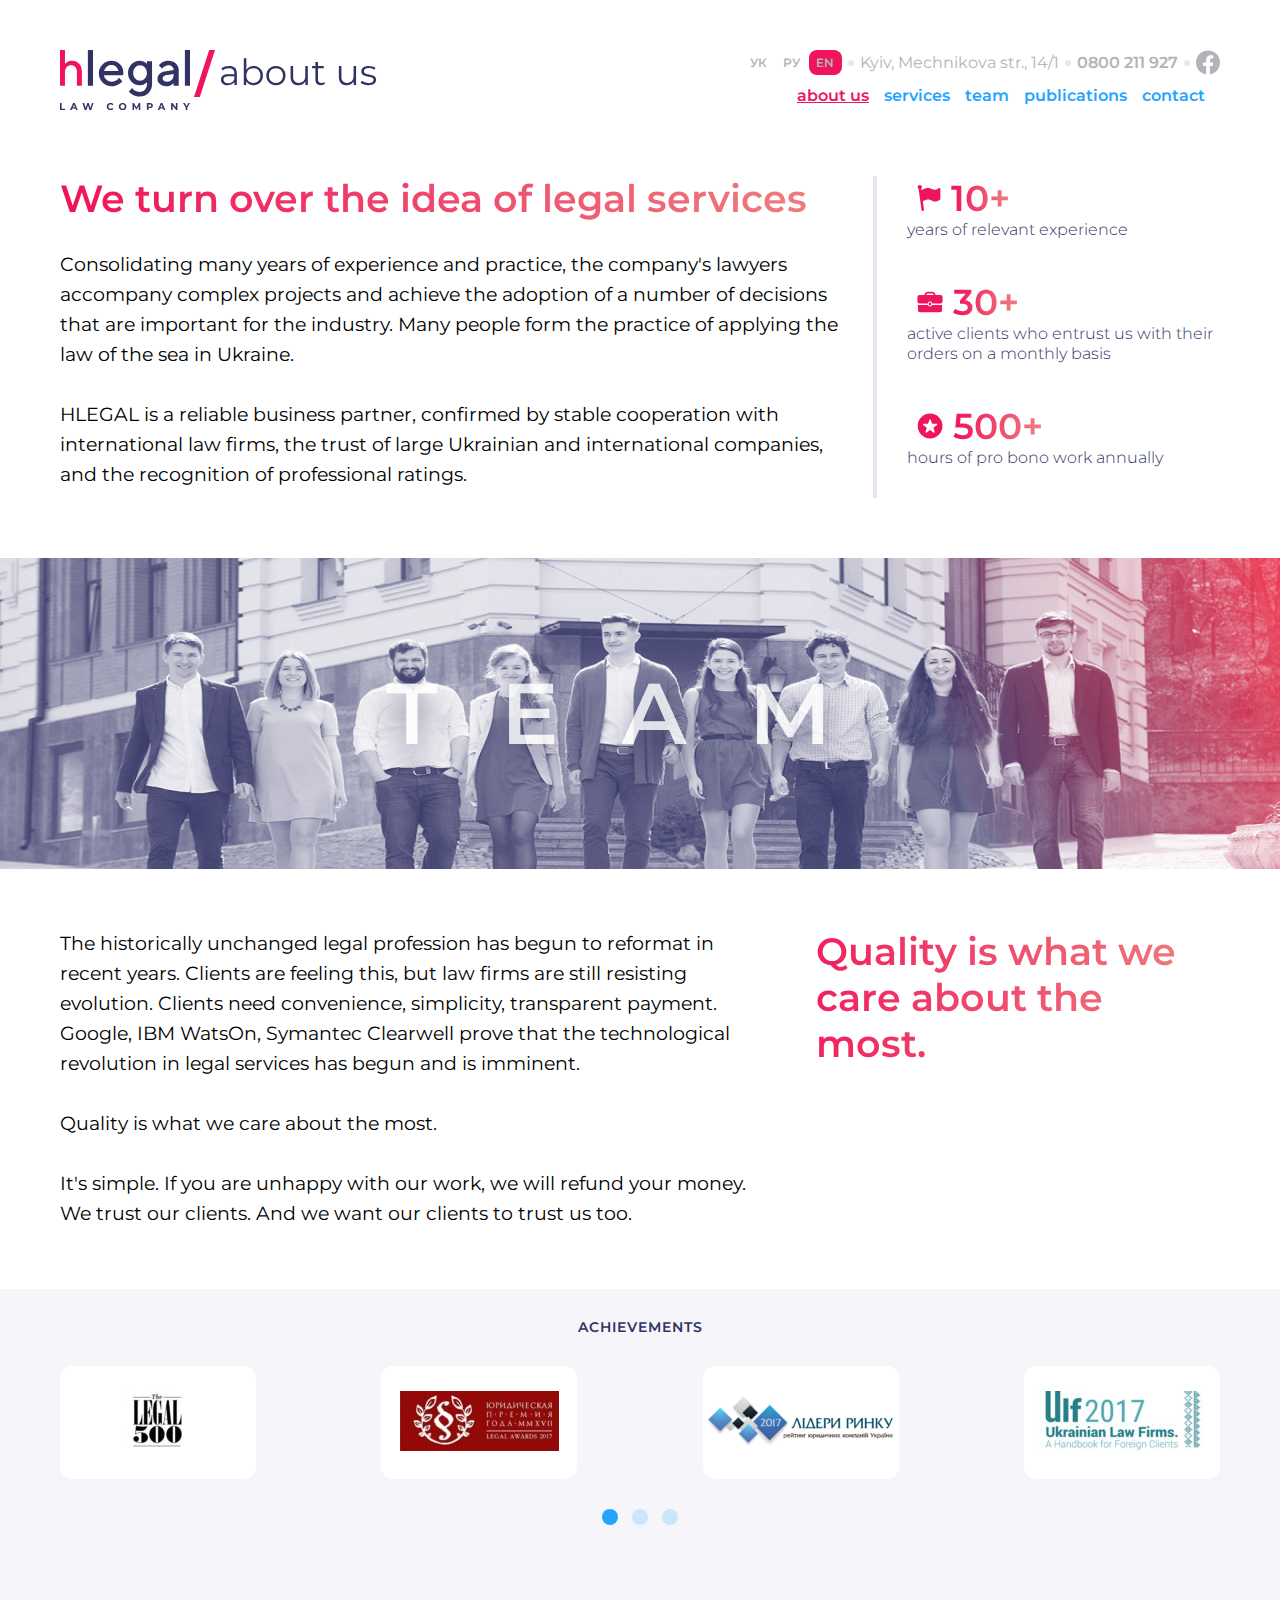
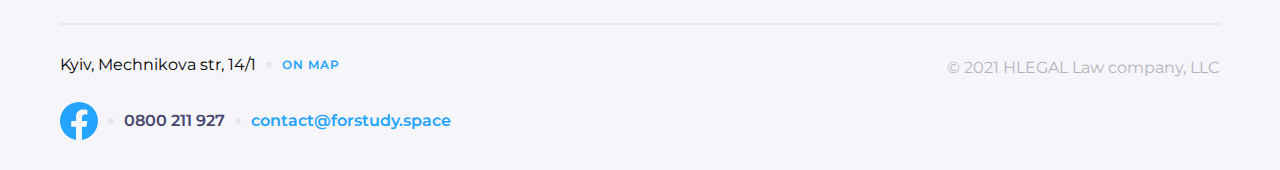
==== pages/about_page.html @ 9a4a7c27 "making a copy" ====
<!DOCTYPE html>
<html lang="en">
<head>
    <meta charset="UTF-8">
    <meta http-equiv="X-UA-Compatible" content="IE=edge">
    <meta name="viewport" content="width=device-width, initial-scale=1.0">
    <link rel="stylesheet" href="../style/reset.css">
    <link rel="stylesheet" href="../style/style.css">
    <title>About page</title>
</head>
<body>
    <header class="for_about">
        <div class="settings_for_header">
            <div class="header_logo">
                <a href="#!">
                    <picture>
                        <source srcset="../imag/Logo_about_us_375.png" media=(max-width:767px)>
                        <img src="../imag/Logo_about_page.svg" alt="logo">
                    </picture>
                </a>
            </div>
            <div class="Localise_and_contacts">
                <div class="item-2">
                    <div class="area">
                        <a href="#!" class="local about_us">
                            УК
                        </a>
                    </div>
                    <div class="area">
                        <a href="#!" class="local about_us">
                            РУ
                        </a>
                    </div>
                    <div class="area">
                        <a href="#!" class="local about_us">
                            EN
                        </a>
                    </div>
                </div>
                <div class="dot"></div>
                <div class="item-1">
                    <p class="adres about_us">
                        Kyiv, Mechnikova str., 14/1
                    </p>
                </div>
                <div class="dot"></div>
                <div class="item">
                    <a href="#!" class="number about_us">
                         0800 211 927
                    </a>
                </div>
                <div class="dot"></div>
                <div class="item-1">
                    <a href="#!">
                        <!-- <img src="imag/logo_facebook.svg" alt="logo_facebook"> -->
                        <svg class="hover_facebook_logo about_us_svg_header" width="24" height="25" viewBox="0 0 24 25" fill="none" xmlns="http://www.w3.org/2000/svg">
                            <path d="M24 12.5733C24 5.90541 18.6274 0.5 12 0.5C5.37258 0.5 0 5.90541 0 12.5733C0 18.5995 4.38823 23.5943 10.125 24.5V16.0633H7.07813V12.5733H10.125V9.91343C10.125 6.88755 11.9165 5.21615 14.6576 5.21615C15.9705 5.21615 17.3438 5.45195 17.3438 5.45195V8.42313H15.8306C14.3399 8.42313 13.875 9.35379 13.875 10.3086V12.5733H17.2031L16.6711 16.0633H13.875V24.5C19.6118 23.5943 24 18.5995 24 12.5733Z" fill="white"/>
                        </svg>  
                    </a>
                </div>
            </div>
            <div class="nav-menu">
                <div class="menu">
                    <ul id="burgerActiv" class="menu_nav">
                        <li class="item-menu">
                            <a href="#!" class="decor-item-menu about_us_2">
                                about us
                            </a>
                        </li>
                        <li class="item-menu">
                            <a href="#!" class="decor-item-menu about_us_1">
                                services
                            </a>
                        </li>
                        <li class="item-menu">
                            <a href="#!" class="decor-item-menu about_us_1">
                                team
                            </a>
                        </li>
                        <li class="item-menu">
                            <a href="#!" class="decor-item-menu about_us_1">
                                publications
                            </a>
                        </li>
                        <li class="item-menu">
                            <p href="#!" id="modal_button" class="decor-item-menu about_us_1">
                                contact
                            </p>
                        </li>
                        <li id="closeMobileMenu" class="close_mobile_menu">
                            <p class="close_text about_us_1">
                                close
                            </p>
                        </li>
                    </ul>
                    <div id="burger" class="menu-burger">
                        <img src="../imag/Hamburger_about_us.svg" alt="burger">
                    </div>
                </div>
            </div>
        </div>
    </header>
    <script src="../script/script_burger.js"></script>
    <div id="modal" class="pop_up">
        <div class="pop_up_area">
            <div class="pop_up_logo">
                <p class="pop_up_logo_text">
                    We would like to help you
                </p>
                <svg id="close" class="close" width="32" height="32" viewBox="0 0 32 32" fill="none" xmlns="http://www.w3.org/2000/svg">
                    <rect width="32" height="32" rx="8" fill="##F5F5FA"/>
                    <path d="M7 7L25 25" stroke="#EC6F5D" stroke-width="2"/>
                    <path d="M25 7L7 25" stroke="#EC6F5D" stroke-width="2"/>
                </svg>
            </div>
            <input placeholder="Name" class="pop_input" type="text">
            <textarea placeholder="Message" class="pop_input"></textarea>
            <p class="small_text_pop_up">
                How to answer you?
            </p>
            <input placeholder="Phone number" class="pop_input" type="number">
            <input placeholder="Email" class="pop_input" type="email">
            <div class="send_button">Send message</div>
        </div>
    </div>
    <script src="../script/script_pop_up.js"></script>
    <main>
        <div class="background_and_settings_3_for_about">
            <div class="helping_margin">
                <p class="about_us_idea fix_for_mobail for_anim_1">
                    We turn over the idea of legal services
                </p>
                <p class="about_us_idea_text for_anim_2">
                    Consolidating many years of experience and practice, the company's 
                    lawyers accompany complex projects and achieve the adoption of a 
                    number of decisions that are important for the industry. Many people 
                    form the practice of applying the law of the sea in Ukraine.
                    <br>
                    <br>
                    HLEGAL is a reliable business partner, confirmed by stable cooperation 
                    with international law firms, the trust of large Ukrainian and 
                    international companies, and the recognition of professional ratings.
                </p>
            </div>
            <hr class="hr_about">
            <div class="namber_container">
                <div class="number_box">
                    <div class="svg_and_number ">
                        <svg class="helping_margin_for_svg" width="24" height="28" viewBox="0 0 24 28" fill="none" xmlns="http://www.w3.org/2000/svg">
                            <path d="M23.1135 4.3054C22.9445 4.1374 22.7455 4.0529 22.5155 4.0529C22.401 4.0529 22.1595 4.1469 21.7925 4.3324C21.425 4.5184 21.035 4.7254 20.6245 4.9564C20.213 5.1859 19.726 5.3939 19.164 5.5799C18.6025 5.7654 18.0825 5.8594 17.604 5.8594C17.162 5.8594 16.772 5.7754 16.436 5.6069C15.3215 5.0849 14.352 4.6954 13.529 4.4384C12.706 4.1819 11.821 4.0529 10.8735 4.0529C9.2375 4.0529 7.374 4.5849 5.285 5.6469C4.854 5.8619 4.545 6.0284 4.345 6.1504L4.1465 4.6949C4.595 4.3054 4.8845 3.7379 4.8845 3.0974C4.8845 1.9239 3.9335 0.9729 2.76 0.9729C1.5865 0.9729 0.635498 1.9239 0.635498 3.0974C0.635498 3.8629 1.0445 4.5284 1.6515 4.9024L4.5215 25.9474C4.607 26.5739 5.143 27.0284 5.7585 27.0284C5.8145 27.0284 5.8715 27.0249 5.929 27.0174C6.613 26.9234 7.092 26.2939 6.9985 25.6099L5.845 17.1514C7.938 16.1129 9.7485 15.5894 11.2715 15.5894C11.918 15.5894 12.5485 15.6859 13.163 15.8809C13.778 16.0764 14.2895 16.2884 14.6965 16.5179C15.1035 16.7479 15.584 16.9609 16.1365 17.1549C16.69 17.3499 17.2365 17.4474 17.776 17.4474C19.139 17.4474 20.7715 16.9339 22.674 15.9074C22.913 15.7834 23.088 15.6614 23.1985 15.5419C23.309 15.4224 23.3645 15.2524 23.3645 15.0314V4.9029C23.3645 4.6734 23.281 4.4739 23.1135 4.3054Z" fill="#F0145A"/>
                        </svg>
                        <p class="nubers">
                            10+
                        </p>
                    </div>
                    <p class="text_after_number">
                        years of relevant experience
                    </p>
                </div>
                <div class="number_box">
                    <div class="svg_and_number ">  
                        <svg class="helping_margin_for_svg" width="26" height="22" viewBox="0 0 26 22" fill="none" xmlns="http://www.w3.org/2000/svg">
                            <path d="M14.232 13.332V12.774C14.232 12.0935 13.6805 11.542 13.0005 11.542C12.32 11.542 11.7685 12.0935 11.7685 12.774V13.332C11.7685 14.0125 12.32 14.564 13.0005 14.564C13.68 14.564 14.232 14.0125 14.232 13.332Z" fill="#F0145A"/>
                            <path d="M15.077 14.0136C14.804 14.9071 13.9815 15.5631 13.0005 15.5631C12.019 15.5631 11.1965 14.9071 10.9235 14.0136H2.43898C1.90348 14.0136 1.39748 13.8891 0.943481 13.6731V19.3066C0.943481 20.4066 1.84348 21.3066 2.94348 21.3066H23.0565C24.1565 21.3066 25.0565 20.4066 25.0565 19.3066V13.6736C24.602 13.8896 24.0965 14.0141 23.561 14.0141H15.077V14.0136Z" fill="#F0145A"/>
                            <path d="M23.4775 3.8976H18.677C18.387 2.0846 16.8165 0.693604 14.923 0.693604H11.0765C9.183 0.693604 7.613 2.0846 7.3225 3.8976H2.5225C1.3765 3.8976 0.438995 4.7976 0.438995 5.8976V10.5141C0.438995 11.6186 1.3345 12.5141 2.439 12.5141H10.829C10.8575 11.9386 11.1045 11.4216 11.495 11.0476C11.507 11.0361 11.521 11.0271 11.5335 11.0161C11.62 10.9366 11.71 10.8616 11.8085 10.7966C11.8435 10.7731 11.8835 10.7571 11.92 10.7361C12.001 10.6896 12.081 10.6411 12.1685 10.6051C12.237 10.5766 12.311 10.5601 12.383 10.5386C12.445 10.5201 12.504 10.4956 12.5685 10.4826C12.708 10.4541 12.8525 10.4391 13 10.4391C13.148 10.4391 13.292 10.4546 13.4315 10.4826C13.4955 10.4956 13.5545 10.5201 13.6165 10.5386C13.6885 10.5601 13.7625 10.5766 13.831 10.6056C13.918 10.6416 13.9975 10.6896 14.0785 10.7361C14.1155 10.7576 14.1555 10.7736 14.191 10.7971C14.2895 10.8616 14.379 10.9366 14.4655 11.0161C14.478 11.0276 14.4925 11.0366 14.5045 11.0486C14.8955 11.4226 15.142 11.9396 15.1705 12.5151H23.5605C24.665 12.5151 25.5605 11.6196 25.5605 10.5151V5.8986C25.561 4.7976 24.6235 3.8976 23.4775 3.8976ZM9.248 3.8976C9.503 3.1271 10.2215 2.5656 11.0765 2.5656H14.923C15.778 2.5656 16.4965 3.1271 16.7515 3.8976H9.248Z" fill="#F0145A"/>
                        </svg>
                        <p class="nubers">
                            30+
                        </p>  
                    </div>
                    <p class="text_after_number">
                        active clients who entrust us with their orders on a monthly basis
                    </p>
                </div>
                <div class="number_box">
                    <div class="svg_and_number ">
                        <svg class="helping_margin_for_svg" width="26" height="26" viewBox="0 0 26 26" fill="none" xmlns="http://www.w3.org/2000/svg">
                            <path d="M13.097 0.552979C6.25249 0.552979 0.68399 6.12148 0.68399 12.966C0.68399 19.811 6.25249 25.38 13.097 25.38C19.9415 25.38 25.51 19.811 25.51 12.966C25.5105 6.12148 19.942 0.552979 13.097 0.552979ZM19.9555 12.0585V12.059L16.362 14.659L17.746 18.889C17.768 18.955 17.7795 19.0255 17.7795 19.0975C17.7795 19.467 17.4805 19.767 17.111 19.767C16.964 19.767 16.829 19.72 16.719 19.6405L13.0975 17.021L9.47599 19.6405C9.36599 19.72 9.23099 19.767 9.08449 19.767C8.71449 19.767 8.41499 19.4675 8.41499 19.0975C8.41499 19.025 8.42699 18.955 8.44899 18.889L9.83349 14.659L6.23999 12.059V12.0585C6.07199 11.9375 5.96299 11.74 5.96299 11.517C5.96299 11.1475 6.26199 10.8485 6.63199 10.8485H11.0805L12.458 6.63798C12.542 6.36448 12.7965 6.16548 13.098 6.16548C13.399 6.16548 13.654 6.36448 13.7375 6.63798L15.115 10.8485H19.5635C19.933 10.8485 20.2325 11.1475 20.2325 11.517C20.232 11.74 20.123 11.9375 19.9555 12.0585Z" fill="#F0145A"/>
                        </svg>
                        <p class="nubers">
                            500+
                        </p>
                    </div>
                    <p class="text_after_number">
                        hours of pro bono work annually
                    </p>
                </div>
            </div>
        </div>
        <div class="background_img">
            <p class="text_on_background_img">
                Team
            </p>
        </div>
        <div class="background_and_setting_fot_after_img">
            <p class="about_us_idea_text area_1">
                The historically unchanged legal profession has begun to reformat in recent years. Clients are feeling this, but law firms are still resisting evolution. Clients need convenience, simplicity, transparent payment. Google, IBM WatsOn, Symantec Clearwell prove that the technological revolution in legal services has begun and is imminent.
                <br>
                <br>
                Quality is what we care about the most.
                <br>
                <br>
                It's simple. If you are unhappy with our work, we will refund your money. We trust our clients. And we want our clients to trust us too.
            </p>
            <p class="about_us_idea text_after_img_pad fix_for_mobail area_2 ">
                Quality is what we care about the most.
            </p>
        </div>
        <div class="backgrounD_befor_footer">
            <p class="text_befor_card_container">
                achievements
            </p>
            <div class="card_container_1">
                <div class="img_card">
                    <picture>
                        <source srcset="../imag/Achievment-1-749.svg" media=(max-width:1023px)>
                        <img src="../imag/Achievment-1.svg" alt="Achievment" >
                    </picture>
                </div>
                <div class="img_card">
                    <picture>
                        <source srcset="../imag/Achievment-2-749.svg" media=(max-width:1023px)>
                        <img src="../imag/Achievment-2.svg" alt="Achievment" >
                    </picture>
                </div>
                <div class="img_card">
                    <picture>
                        <source srcset="../imag/Achievment-3-749.svg" media=(max-width:1023px)>
                        <img src="../imag/Achievment-3.svg" alt="Achievment" >
                    </picture>
                </div>
                <div class="img_card">
                    <picture>
                        <source srcset="../imag/Achievment-4-749.svg" media=(max-width:1023px)>
                        <img src="../imag/Achievment-4.svg" alt="Achievment" >
                    </picture>
                </div>
            </div>
            <div class="dot_container">
                <div class="dot_scrol_picture">
                    <!-- it`s a dot -->
                </div>
                <div class="dot_scrol_picture">
                    <!-- it`s a dot -->
                </div>
                <div class="dot_scrol_picture">
                    <!-- it`s a dot -->
                </div>
                <div class="dot_scrol_picture">
                    <!-- it`s a dot -->
                </div>
                <div class="dot_scrol_picture">
                    <!-- it`s a dot -->
                </div>
            </div>
        </div>
    </main>
    <footer>
        <div class="background_3 footer_tool">
            <hr class="hr_footer_1">
            <div class="footer_area_1">
                <div class="footer_section_area">
                    <p class="footer_adres">
                        Kyiv, Mechnikova str, 14/1
                    </p>
                    <div class="footer_dot"></div>
                    <a class="footer_map" href="#!">On map</a>
                </div>
                <div class="footer_section_area">
                    <p>
                        © 2021 HLEGAL Law company, LLC
                    </p>
                </div>
                <div class="footer_section_area">
                    <!-- <img class="footer_logo" src="imag/Color_facebook_logo.svg" alt="logo"> -->
                    <svg class="hover_color_logo_facebook" width="38" height="38" viewBox="0 0 38 38" fill="none" xmlns="http://www.w3.org/2000/svg">
                        <path d="M38 19.1161C38 8.55857 29.4934 0 19 0C8.50658 0 0 8.55857 0 19.1161C0 28.6575 6.94803 36.5659 16.0312 38V24.6419H11.207V19.1161H16.0312V14.9046C16.0312 10.1136 18.8678 7.46723 23.2078 7.46723C25.2866 7.46723 27.4609 7.84059 27.4609 7.84059V12.545H25.0651C22.7048 12.545 21.9688 14.0185 21.9688 15.5302V19.1161H27.2383L26.3959 24.6419H21.9688V38C31.052 36.5659 38 28.6575 38 19.1161Z" fill="#24A3FF"/>
                        </svg>
                    <div class="helping_area_contact">    
                        <div class="footer_dot"></div>
                        <p class="footer_number">
                            0800 211 927
                        </p>
                        <div class="footer_dot"></div>
                        <a class="footer_contact" href="#!">contact@forstudy.space</a>
                    </div>
                </div>
            </div>
        </div>
    </footer>
</body>
</html>
---- style/style.css ----
.nubers, .about_us_idea, .something_tell, .team_block_after, .we_can, .Consistent_menu, .pop_up_logo_text {
  font-family: "Montserrat-SemiBold";
  font-weight: 700;
  font-size: 38px;
  line-height: 46px;
  color: linear-gradient(90.13deg, #F0145A 0.84%, #EF8080 99.96%);
}

.idea_of_service {
  font-family: "Montserrat-SemiBold";
  font-weight: 700;
  font-size: 30px;
  line-height: 37px;
  color: #323264;
}

.footer_number, .title_after_withe, .text_on_h, .send_button, .close_text, .decor-item-menu, .local, .number {
  font-family: "Montserrat-SemiBold";
  font-weight: 700;
  font-size: 16px;
  line-height: 20px;
  color: #4B28DE;
}

.footer_map, .text_befor_logo_block, .team_small_block, .service, .small_text_pop_up {
  font-family: "Montserrat-SemiBold";
  font-weight: 700;
  font-size: 14px;
  line-height: 17px;
  letter-spacing: 1px;
  text-transform: uppercase;
  color: #4B28DE;
}

.footer_contact, .date, .card_name, .text_name {
  font-family: "Montserrat-SemiBold";
  font-weight: 700;
  font-size: 16px;
  line-height: 20px;
  color: #323264;
}

.footer_area_1 .footer_section_area:nth-child(2), .footer_area .footer_section_area:nth-child(2), .footer_adres, .text_card, .text_after_name, .small_text_after_withe, .pop_input, .adres {
  font-family: "Montserrat-Regular";
  font-weight: 400;
  font-size: 16px;
  line-height: 26px;
  color: #000000;
}

.about_us_idea_text, .text_afte_idea_of_service {
  font-family: "Montserrat-Regular";
  font-weight: 400;
  font-size: 18px;
  line-height: 26px;
  color: #000000;
}

.text_after_number {
  font-family: "Montserrat-Light";
  font-weight: 400;
  font-size: 16px;
  line-height: 20px;
  color: #24A3FF;
}

@font-face {
  font-family: "Montserrat-Regular";
  src: url("../fonts/static/Montserrat-Regular.ttf");
}
@font-face {
  font-family: "Montserrat-SemiBold";
  src: url("../fonts/static/Montserrat-SemiBold.ttf");
}
@font-face {
  font-family: "Montserrat-Light";
  src: url("../fonts/static/Montserrat-Light.ttf");
}
* {
  box-sizing: border-box;
}

.settings_for_header {
  position: absolute;
  width: 100%;
  padding: 50px 0 0 0;
  background-color: rgba(0, 0, 0, 0);
  position: absolute;
  display: grid;
  grid-template-columns: 160px 1fr 1fr 160px;
  grid-template-areas: "padding logo localise padding_1" "padding logo contact padding_1";
  animation-name: header_logo;
  animation-duration: 3s;
}

@keyframes header_logo {
  from {
    top: -200px;
  }
  to {
    top: 0;
  }
}
.dot {
  width: 6px;
  height: 6px;
  background: #E6E6F0;
  border-radius: 50%;
  margin: 9.5px 6px 6px 6px;
}

.header_logo {
  grid-area: logo;
}

.nav-menu {
  grid-area: contact;
}

.menu_nav {
  display: flex;
  justify-content: flex-end;
}

.close_mobile_menu {
  display: none;
}

.menu-burger {
  display: none;
}

.adres {
  color: #FFFFFF;
  font-size: 16px;
  line-height: 20px;
  margin-top: 3px;
  transition: 3s;
}

.adres:hover {
  cursor: pointer;
  color: #F0145A;
}

.number {
  color: #FFFFFF;
  margin-top: 3px;
  transition: 3s;
}

.number:hover {
  color: #F0145A;
}

.area {
  width: 33px;
  height: 25px;
  transition: 3s;
}

.item-2 .area:nth-child(3) {
  background: #F0145A;
  border-radius: 8px;
}

.area:hover {
  background: #F0145A;
  border-radius: 8px;
}

.local {
  color: #FFFFFF;
  font-size: 12px;
  line-height: 15px;
  padding: 5px 7px;
}

.hover_facebook_logo:hover path {
  fill: #F0145A;
}

.decor-item-menu {
  color: #FFFFFF;
  cursor: pointer;
  transition: 3s;
}

.close_text {
  color: #FFFFFF;
}

.decor-item-menu:hover {
  color: #F0145A;
}

.Localise_and_contacts {
  grid-area: localise;
  display: flex;
  justify-content: flex-end;
}

.item-2 {
  display: flex;
}

.item-menu {
  padding-right: 15px;
}

.item-menu:last-child {
  padding-right: 0;
}

.pop_up {
  z-index: 1;
  width: 100%;
  height: 100%;
  display: none;
  background: #323264;
  position: fixed;
  justify-content: center;
  padding-top: 5%;
}

.active {
  display: flex;
}

.pop_up_logo {
  display: flex;
  justify-content: space-between;
}

.pop_up_logo_text {
  background: linear-gradient(90.13deg, #F0145A 0.84%, #EF8080 99.96%);
  -webkit-background-clip: text;
  -webkit-text-fill-color: transparent;
}

.close:hover {
  cursor: pointer;
}
.close:hover rect {
  fill: #E6E6F0;
}

.small_text_pop_up {
  margin: 30px 0 15px;
}

.pop_up_area {
  height: 612px;
  width: 650px;
  background: #F5F5FA;
  box-shadow: 0px 15px 80px rgba(40, 40, 86, 0.5);
  border-radius: 12px;
}

.pop_up_area:first-child {
  padding: 30px;
}

.pop_input {
  width: 590px;
  background: #FFFFFF;
  border: 1px solid #FFFFFF;
  border-radius: 8px;
  color: #B3B3BA;
}

.pop_up_area .pop_input:nth-child(2) {
  height: 56px;
  margin: 30px 0 15px;
}

.pop_up_area .pop_input:nth-child(3) {
  height: 130px;
}

.pop_up_area .pop_input:nth-child(5) {
  height: 56px;
}

.pop_up_area .pop_input:nth-child(6) {
  height: 56px;
  margin: 15px 0 30px;
}

.send_button {
  padding: 18px 233.5px;
  background: #24A3FF;
  box-shadow: 0px 0px 20px rgba(36, 163, 255, 0.5);
  border-radius: 12px;
  color: #FFFFFF;
  cursor: pointer;
}

.background_1 {
  background: linear-gradient(228.57deg, #323264 11.93%, #323264 57.17%, #643E72 87.46%);
  border-radius: 0px 0px 12px 12px;
}

.fixing_tool_h {
  text-align: center;
}

.img_header-main {
  width: auto;
  height: 1000px;
  animation-duration: 3s;
  animation-name: h;
}

@keyframes h {
  from {
    opacity: 0;
  }
  to {
    opacity: 1;
  }
}
.block_on_h {
  position: absolute;
  width: 100%;
  top: 477px;
}

.text_on_h {
  color: #FFFFFF;
  font-size: 38px;
  line-height: 46px;
  animation-duration: 4s;
  animation-name: text_on_h;
}

.block_on_h_img {
  position: absolute;
  width: 100%;
  top: 928px;
  animation-duration: 5s;
  animation-name: text_on_h;
}

@keyframes text_on_h {
  from {
    scale: 0;
    rotate: 0deg;
  }
  to {
    scale: 1;
    rotate: 360deg;
  }
}
.hover_scrol:hover {
  cursor: pointer;
}
.hover_scrol:hover svg {
  fill: rgba(240, 20, 90, 0.137254902);
}
.hover_scrol:hover circle {
  stroke: #F0145A;
}
.hover_scrol:hover path {
  stroke: #F0145A;
}

.settings_consistent {
  display: flex;
  flex-direction: column;
  justify-content: space-around;
  animation-duration: 10s;
  animation-name: left_consistent_menu;
}

@keyframes left_consistent_menu {
  0% {
    translate: -100px;
    scale: 0 1;
    opacity: 0;
  }
  50% {
    translate: -100px;
    scale: 0 1;
    opacity: 0;
  }
  100% {
    translate: 0;
    scale: 1 1;
    opacity: 1;
  }
}
.Consistent {
  width: 100%;
  padding: 60px 280px;
  display: flex;
}

.Consistent_menu {
  text-align: end;
  color: #B3B3BA;
}

.Consistent_menu:hover {
  background: linear-gradient(90.13deg, #F0145A 0.84%, #EF8080 99.96%);
  -webkit-background-clip: text;
  -webkit-text-fill-color: transparent;
}

.hr {
  width: 4px;
  height: 303px;
  background: rgba(255, 255, 255, 0.3);
  margin: 0 60px;
  animation-duration: 10s;
  animation-name: hr_menu;
}

@keyframes hr_menu {
  0% {
    scale: 0;
    opacity: 0;
  }
  50% {
    scale: 0;
    opacity: 0;
  }
  100% {
    scale: 1;
    opacity: 1;
  }
}
.idea_of_service {
  color: #FFFFFF;
  padding-top: 73px;
  animation-duration: 10s;
  animation-name: right_idea_menu_1;
}

.text_afte_idea_of_service {
  color: #FFFFFF;
  padding-top: 30px;
  animation-duration: 10s;
  animation-name: right_idea_menu_2;
}

@keyframes right_idea_menu_1 {
  0% {
    translate: 300px 100px;
    scale: 1 0;
  }
  50% {
    translate: 300px 100px;
    scale: 1 0;
  }
  100% {
    translate: 0;
    scale: 1 1;
  }
}
@keyframes right_idea_menu_2 {
  0% {
    translate: 300px -100px;
    scale: 1 0;
    opacity: 0;
  }
  50% {
    translate: 300px -100px;
    scale: 1 0;
    opacity: 0;
  }
  100% {
    translate: 0;
    scale: 1 1;
    opacity: 1;
  }
}
.service_vector {
  display: grid;
  padding: 0 160px 60px;
  grid-template-columns: 1fr 60px 1fr 60px 1fr;
  grid-template-areas: "service void void void void" "we_can we_can we_can we_can we_can" "block_1 padding block_2 padding_1 block_3" "block_4 padding block_5 padding_1 block_6";
}

.service {
  display: flex;
  background-clip: text;
  color: #24A3FF;
  grid-area: service;
  width: 100px;
  animation-name: service;
  animation-duration: 10s;
}

.vector {
  margin-top: 2px;
}

.service:hover {
  cursor: pointer;
  color: #F0145A;
}
.service:hover svg.vector > path {
  stroke: #F0145A;
}

.icon {
  padding: 14px;
}

.service_text {
  padding-right: 5.5px;
}

.we_can {
  padding-top: 10px;
  grid-area: we_can;
  background: linear-gradient(90.13deg, #F0145A 0.84%, #EF8080 99.96%);
  -webkit-background-clip: text;
  -webkit-text-fill-color: transparent;
  animation-name: service;
  animation-duration: 10s;
}

@keyframes service {
  0% {
    opacity: 0;
    translate: -300px;
  }
  50% {
    opacity: 0;
    translate: -300px;
  }
  100% {
    opacity: 1;
    translate: 0;
  }
}
.fix_card {
  margin-top: 60px;
}

.service_vector .fix_card:nth-child(3) {
  grid-area: block_1;
  animation-duration: 12s;
  animation-name: card;
}

.service_vector .fix_card:nth-child(4) {
  grid-area: block_2;
  animation-duration: 14s;
  animation-name: card_1;
}

.service_vector .fix_card:nth-child(5) {
  grid-area: block_3;
  animation-duration: 16s;
  animation-name: card_2;
}

.service_vector .fix_card:nth-child(6) {
  grid-area: block_4;
  animation-duration: 18s;
  animation-name: card_3;
}

.service_vector .fix_card:nth-child(7) {
  grid-area: block_5;
  animation-duration: 20s;
  animation-name: card_4;
}

.service_vector .fix_card:nth-child(8) {
  grid-area: block_6;
  animation-duration: 22s;
  animation-name: card_5;
}

@keyframes card {
  0% {
    opacity: 0;
    scale: 0;
  }
  84% {
    opacity: 0;
    scale: 0;
  }
  100% {
    opacity: 1;
    scale: 1;
  }
}
@keyframes card_1 {
  0% {
    opacity: 0;
    scale: 0;
  }
  86% {
    opacity: 0;
    scale: 0;
  }
  100% {
    opacity: 1;
    scale: 1;
  }
}
@keyframes card_2 {
  0% {
    opacity: 0;
    scale: 0;
  }
  88% {
    opacity: 0;
    scale: 0;
  }
  100% {
    opacity: 1;
    scale: 1;
  }
}
@keyframes card_3 {
  0% {
    opacity: 0;
    scale: 0;
  }
  91% {
    opacity: 0;
    scale: 0;
  }
  100% {
    opacity: 1;
    scale: 1;
  }
}
@keyframes card_4 {
  0% {
    opacity: 0;
    scale: 0;
  }
  90% {
    opacity: 0;
    scale: 0;
  }
  100% {
    opacity: 1;
    scale: 1;
  }
}
@keyframes card_5 {
  0% {
    opacity: 0;
    scale: 0;
  }
  91% {
    opacity: 0;
    scale: 0;
  }
  100% {
    opacity: 1;
    scale: 1;
  }
}
.withe_block {
  width: 92px;
  height: 92px;
  background-color: #FFFFFF;
  border-radius: 24px;
}

.title_after_withe {
  color: #24A3FF;
  padding: 30px 0 15px;
  display: inline-block;
  transition: 3s;
}

.title_after_withe:hover {
  cursor: pointer;
  color: #F0145A;
}

.small_text_after_withe {
  color: #FFFFFF;
}

.small_background_1 {
  width: 98%;
  height: 10px;
  background: #CACADB;
  border-radius: 0px 0px 12px 12px;
  margin: 0 auto;
}

.small_background_2 {
  width: 96%;
  height: 10px;
  background: #E7E7F2;
  border-radius: 0px 0px 12px 12px;
  margin: 0 auto;
}

.background_2 {
  background: #FFFFFF;
  padding-bottom: 60px;
}

.swiper_area {
  width: 100%;
  height: 344px;
  margin: 60px 0;
  animation-name: swiper;
  animation-duration: 29s;
}

@keyframes swiper {
  0% {
    opacity: 0;
  }
  82% {
    opacity: 0;
  }
  100% {
    opacity: 1;
  }
}
.swiper {
  width: 100%;
}

.swiper-slide {
  /* Center slide text vertically */
  display: -webkit-box;
  display: -ms-flexbox;
  display: -webkit-flex;
  display: flex;
  justify-content: center;
  height: 298px;
}

.slide_area {
  background: #F5F5FA;
  border-radius: 12px;
  width: 84%;
  display: flex;
  margin-bottom: 30px;
}

.team_text {
  padding: 30px;
}

.team_small_block {
  color: #24A3FF;
  display: flex;
  width: 140px;
}

.team_small_block:hover {
  cursor: pointer;
  color: #F0145A;
}
.team_small_block:hover svg.vector > path {
  stroke: #F0145A;
}

.team_block_after {
  background: linear-gradient(90.13deg, #F0145A 0.84%, #EF8080 99.96%);
  -webkit-background-clip: text;
  -webkit-text-fill-color: transparent;
}

.text_name {
  color: #B3B3BA;
  padding: 30px 0 6px;
}

.text_after_name {
  color: #B3B3BA;
  font-size: 14px;
  line-height: 22px;
}

.text_befor_logo_block {
  display: block;
  color: #323264;
  text-align: center;
  padding-bottom: 30px;
  animation-name: logo_blok_of_box;
  animation-duration: 30s;
}

@keyframes logo_blok_of_box {
  0% {
    opacity: 0;
    translate: -500px;
    rotate: 0deg;
  }
  81% {
    opacity: 0;
    translate: -500px 150px;
    rotate: 0deg;
  }
  91% {
    opacity: 0.5;
    translate: -250px -150px;
    rotate: 360deg;
  }
  100% {
    opacity: 1;
    translate: 0 0;
    rotate: 0deg;
  }
}
.logo_boxes {
  margin: 0 100px;
  display: grid;
  grid-template-columns: 25% 25% 25% 25%;
  grid-template-areas: "box_1 box_2 box_3 box_4" "box_5 box_6 box_7 box_8" "box_9 box_10 box_11 box_12";
}

.logo_boxes > div {
  height: 120px;
  text-align: center;
}

.logo_boxes .box:nth-child(1) {
  grid-area: box_1;
  background: #1C4280;
  border-radius: 12px 0 0 0;
  padding-top: 36px;
  animation-name: box_anim;
  animation-duration: 35s;
}

.logo_boxes .box:nth-child(2) {
  grid-area: box_2;
  background: #143646;
  padding-top: 44px;
  animation-name: box_anim_1;
  animation-duration: 38s;
}

.logo_boxes .box:nth-child(3) {
  grid-area: box_3;
  background: #F48B30;
  padding-top: 38px;
  animation-name: box_anim;
  animation-duration: 35s;
}

.logo_boxes .box:nth-child(4) {
  grid-area: box_4;
  background: #9E4DC3;
  border-radius: 0 12px 0 0;
  padding-top: 39px;
  animation-name: box_anim_1;
  animation-duration: 38s;
}

.logo_boxes .box:nth-child(5) {
  grid-area: box_5;
  background: #F48B30;
  padding-top: 38px;
  animation-name: box_anim_1;
  animation-duration: 38s;
}

.logo_boxes .box:nth-child(6) {
  grid-area: box_6;
  background: #E2E2E4;
  padding-top: 36px;
  animation-name: box_anim;
  animation-duration: 35s;
}

.logo_boxes .box:nth-child(7) {
  grid-area: box_7;
  background: #C71C36;
  padding-top: 29px;
  animation-name: box_anim_1;
  animation-duration: 38s;
}

.logo_boxes .box:nth-child(8) {
  grid-area: box_8;
  background: #DCF3F9;
  padding-top: 22px;
  animation-name: box_anim;
  animation-duration: 35s;
}

.logo_boxes .box:nth-child(9) {
  grid-area: box_9;
  background: #EAEAEA;
  border-radius: 0 0 0 12px;
  padding-top: 30px;
  animation-name: box_anim;
  animation-duration: 35s;
}

.logo_boxes .box:nth-child(10) {
  grid-area: box_10;
  background: #282240;
  padding-top: 41px;
  animation-name: box_anim_1;
  animation-duration: 38s;
}

.logo_boxes .box:nth-child(11) {
  grid-area: box_11;
  background: #1D4568;
  padding-top: 37px;
  animation-name: box_anim;
  animation-duration: 35s;
}

.logo_boxes .box:nth-child(12) {
  grid-area: box_12;
  background: #000000;
  border-radius: 0 0 12px 0;
  padding-top: 13px;
  animation-name: box_anim_1;
  animation-duration: 38s;
}

@keyframes box_anim {
  0% {
    opacity: 0;
  }
  86% {
    opacity: 0;
  }
  100% {
    opacity: 1;
  }
}
@keyframes box_anim_1 {
  0% {
    opacity: 0;
  }
  86% {
    opacity: 0;
  }
  100% {
    opacity: 1;
  }
}
.background_3 {
  background: #F5F5FA;
}

.fix_size {
  padding: 30px 160px 0 160px;
}

.for_animation {
  animation-duration: 40s;
  animation-name: animation_befor_cover;
}

.something_tell {
  padding: 10px 0 30px;
  background: linear-gradient(90.13deg, #F0145A 0.84%, #EF8080 99.96%);
  -webkit-background-clip: text;
  -webkit-text-fill-color: transparent;
  animation-duration: 40s;
  animation-name: animation_befor_cover;
}

@keyframes animation_befor_cover {
  0% {
    opacity: 0;
    translate: -300px;
  }
  95% {
    opacity: 0;
    translate: -300px;
  }
  100% {
    opacity: 1;
    translate: 0;
  }
}
.card_container {
  display: flex;
  justify-content: space-between;
}

.card_container .card:nth-child(1) {
  animation-name: card_anim;
}

.card_container .card:nth-child(2) {
  animation-name: card_anim_2;
}

.card_container .card:nth-child(3) {
  animation-name: card_anim_3;
}

@keyframes card_anim {
  0% {
    opacity: 0;
    translate: -300px;
    scale: 0;
  }
  87% {
    opacity: 0;
    translate: -300px;
    scale: 0;
  }
  100% {
    opacity: 1;
    translate: 0;
    scale: 1;
  }
}
@keyframes card_anim_2 {
  0% {
    opacity: 0;
    scale: 0;
  }
  87% {
    opacity: 0;
    scale: 0;
  }
  100% {
    opacity: 1;
    scale: 1;
  }
}
@keyframes card_anim_3 {
  0% {
    opacity: 0;
    translate: 300px;
    scale: 0;
  }
  87% {
    opacity: 0;
    translate: 300px;
    scale: 0;
  }
  100% {
    opacity: 1;
    translate: 0;
    scale: 1;
  }
}
.card {
  background: #FFFFFF;
  border-radius: 8px;
  width: 31.5%;
  height: 460px;
  animation-duration: 46s;
  transition: 3s;
}

.card:hover {
  scale: 1.1;
  cursor: pointer;
}

.hr_card {
  background-color: #E6E6F0;
  height: 4px;
  width: 89%;
  margin: 15px 30px;
}

.card_img {
  width: 100%;
}

.card_name {
  padding: 30px 30px 15px 30px;
  color: #24A3FF;
  display: inline-block;
  transition: 3s;
}

.card_name:hover {
  cursor: pointer;
  color: #F0145A;
}

.date {
  font-size: 12px;
  line-height: 15px;
  color: #B3B3BA;
  padding-left: 30px;
}

.text_card {
  padding: 0 30px 30px;
  font-size: 14px;
  line-height: 22px;
}

.footer_tool {
  padding: 30px 160px;
}

.hr_footer {
  background: #E6E6F0;
  margin-bottom: 30px;
  border: 0;
  height: 2px;
  animation-duration: 46s;
  animation-name: footer_anim;
}

.footer_area {
  display: flex;
  flex-wrap: wrap;
  animation-duration: 46s;
  animation-name: footer_anim;
}

@keyframes footer_anim {
  0% {
    opacity: 0;
    translate: 0 -200px;
  }
  91% {
    opacity: 0;
    translate: 0 -200px;
  }
  100% {
    opacity: 1;
    translate: 0;
  }
}
.footer_dot {
  width: 6px;
  height: 6px;
  background: #E6E6F0;
  border-radius: 50%;
  margin: 7px 10px;
}

.footer_section_area {
  display: flex;
}

.hover_color_logo_facebook:hover path {
  fill: #F0145A;
}

.footer_area .footer_section_area:nth-child(1) {
  width: 50%;
}

.footer_adres {
  line-height: 20px;
  transition: 3s;
}

.footer_adres:hover {
  color: #F0145A;
  cursor: pointer;
}

.footer_map {
  font-size: 12px;
  line-height: 15px;
  color: #24A3FF;
  padding-top: 1.3px;
  transition: 3s;
}

.footer_map:hover {
  color: #F0145A;
}

.footer_area .footer_section_area:nth-child(2) {
  width: 50%;
  justify-content: flex-end;
  color: #B3B3BA;
}

.footer_area .footer_section_area:nth-child(3) {
  width: 100%;
  padding-top: 21px;
}

.helping_area_contact {
  display: flex;
  padding: 9px 0 0;
}

.footer_number {
  color: #46466E;
  transition: 3s;
}

.footer_number:hover {
  cursor: pointer;
  color: #F0145A;
}

.footer_contact {
  color: #24A3FF;
  transition: 3s;
}

.footer_contact:hover {
  color: #F0145A;
}

@media (max-width: 1919px) {
  .settings_for_header {
    grid-template-columns: 60px 1fr 1fr 60px;
  }
  .Consistent {
    padding: 60px 180px;
  }
  .service_vector {
    padding: 0 60px 60px;
    grid-template-columns: 30.3% 60px 30.3% 60px 30.3%;
  }
  .slide_area {
    width: 90%;
  }
  .swiper-slide {
    height: 344px;
  }
  .swiper_area {
    height: 390px;
  }
  .logo_boxes {
    margin: 0;
  }
  .logo_boxes .box:nth-child(1) {
    border-radius: 0;
  }
  .logo_boxes .box:nth-child(4) {
    border-radius: 0;
  }
  .logo_boxes .box:nth-child(9) {
    border-radius: 0;
  }
  .logo_boxes .box:nth-child(12) {
    border-radius: 0;
  }
  .fix_size {
    padding: 30px 60px 0;
  }
  .footer_tool {
    padding: 30px 60px;
  }
}
@media (max-width: 1439px) {
  .settings_for_header {
    grid-template-columns: 60px 1fr 3fr 60px;
  }
  .Consistent {
    padding: 60px 60px;
  }
  .idea_of_service {
    padding-top: 10px;
  }
  .service_vector {
    grid-template-columns: 29% 60px 29% 60px 29%;
  }
  .swiper-slide {
    height: 528px;
  }
  .swiper_area {
    height: 574px;
  }
  .swiper_area {
    margin: 60px 0 0;
  }
}
@media (max-width: 1023px) {
  .settings_for_header {
    grid-template-columns: 60px 1fr 60px;
    grid-template-areas: "padding localise padding_1" "padding logo  padding_1" "padding contact padding_1";
  }
  .Localise_and_contacts {
    justify-content: flex-start;
    padding-bottom: 30px;
  }
  .menu_nav {
    padding-top: 30px;
    justify-content: flex-start;
  }
  .img_header-main {
    z-index: 1000;
    width: 100%;
    height: 1024px;
  }
  .Consistent {
    flex-direction: column;
  }
  .settings_consistent {
    position: relative;
    height: 46px;
    flex-direction: row;
    overflow: scroll;
  }
  .Consistent_menu {
    position: relative;
    right: -300px;
  }
  .hr {
    height: 4px;
    width: 100%;
    margin: 0;
  }
  .Consistent_menu {
    padding-right: 30px;
  }
  .settings_consistent .Consistent_menu:last-of-type {
    padding-right: 0;
  }
  .service_vector {
    grid-template-columns: 1fr 60px 1fr;
    grid-template-areas: "service void void " "we_can we_can we_can " "block_1 padding block_2" "block_3 padding block_4" "block_5 padding block_6";
  }
  .swiper-slide {
    height: 936px;
  }
  .slide_area {
    flex-direction: column;
  }
  .swiper_area {
    height: auto;
  }
  .img_man {
    height: 648px;
    width: 100%;
  }
  .logo_boxes {
    grid-template-columns: 33.3% 33.3% 33.3%;
    grid-template-areas: "box_1 box_2 box_3 " "box_4 box_5 box_6 " "box_7 box_8 box_9 " "box_10 box_11 box_12";
  }
  .card_container {
    flex-wrap: wrap;
  }
  .card_container .card:nth-child(3) {
    width: 100%;
    margin-top: 30px;
    height: auto;
  }
  .card {
    width: 47%;
    height: auto;
  }
}
@media (max-width: 767px) {
  .dot {
    display: none;
  }
  .adres {
    display: none;
  }
  .item-1 {
    display: none;
  }
  .menu_nav {
    display: none;
  }
  .menu-burger {
    display: block;
  }
  .close_menu {
    display: block;
    width: auto;
    height: auto;
  }
  .img_header-main {
    height: 600px;
  }
  .block_on_h_img {
    top: 528px;
  }
  .tap_burger {
    top: 0;
    left: 0;
    display: flex;
    flex-direction: column;
    position: fixed;
    justify-content: space-around;
    width: 100%;
    height: 100%;
    background: #323264;
    border-radius: 10px;
    padding: 20px 0 30%;
    text-align: center;
    z-index: 1;
  }
  .tap_burger .decor-item-menu {
    display: inline-block;
    width: 90%;
    height: 100%;
    background: #F5F5FA;
    border-radius: 12px;
    color: #24A3FF;
  }
  .tap_burger .close_text {
    display: inline-block;
    width: 90%;
    height: 100%;
    background: #F5F5FA;
    border-radius: 12px;
    color: #24A3FF;
    margin-right: 15px;
  }
  .settings_consistent {
    position: relative;
    height: 46px;
    flex-direction: row;
    overflow: auto;
  }
  .block_on_h {
    width: 80%;
    top: 231px;
    left: 30px;
  }
  .Consistent_menu {
    right: -500px;
  }
  .settings_for_header {
    padding-top: 10px;
    grid-template-columns: 15px 1fr 1fr 15px;
    grid-template-areas: "padding localise localise padding_1" "padding logo contact padding_1";
  }
  .menu-burger {
    grid-area: contact;
  }
  .Localise_and_contacts {
    justify-content: space-between;
  }
  .menu-burger {
    display: flex;
    justify-content: flex-end;
  }
  header::after {
    content: "";
    background: rgba(245, 245, 250, 0.2);
    position: absolute;
    width: 100%;
    height: 45px;
  }
  .idea_of_service {
    font-size: 20px;
    line-height: 24px;
  }
  .Consistent {
    padding: 30px;
  }
  .Consistent_menu {
    font-size: 30px;
    line-height: 37px;
    right: -350px;
  }
  .service_vector {
    padding: 0 30px 60px;
    grid-template-columns: 1fr;
    grid-template-areas: "service " "we_can " "block_1" "block_2" "block_3" "block_4" "block_5" "block_6";
  }
  .we_can {
    font-size: 30px;
    line-height: 37px;
  }
  .swiper_area {
    height: auto;
  }
  .swiper-slide {
    height: 1087px;
  }
  .team_block_after {
    font-size: 30px;
    line-height: 37px;
  }
  .logo_boxes {
    grid-template-columns: 100%;
    grid-template-areas: "box_1" "box_2" "box_3 " "box_4 " "box_5 " "box_6 ";
  }
  .logo_boxes .box:nth-child(7) {
    display: none;
  }
  .logo_boxes .box:nth-child(8) {
    display: none;
  }
  .logo_boxes .box:nth-child(9) {
    display: none;
  }
  .logo_boxes .box:nth-child(10) {
    display: none;
  }
  .logo_boxes .box:nth-child(11) {
    display: none;
  }
  .logo_boxes .box:nth-child(12) {
    display: none;
  }
  .fix_size {
    padding: 30px 30px 0;
  }
  .card_container .card:nth-child(2) {
    margin-top: 30px;
  }
  .card {
    width: 100%;
    height: 100%;
  }
  .footer_dot {
    display: none;
  }
  .footer_area {
    flex-direction: column;
  }
  .footer_section_area {
    flex-direction: column;
    text-align: center;
  }
  .footer_area .footer_section_area:nth-child(1) {
    width: 100%;
  }
  .footer_area .footer_section_area:nth-child(2) {
    padding-top: 30px;
    width: 100%;
    order: 3;
  }
  .hover_color_logo_facebook {
    height: 38px;
    width: 38px;
    margin: 0 auto;
  }
  .helping_area_contact {
    justify-content: center;
    flex-direction: column;
  }
  .footer_map {
    padding-top: 10px;
  }
  .footer_number {
    padding-top: 10px;
  }
  .footer_contact {
    padding-top: 10px;
  }
  .pop_up_area {
    height: 640px;
    width: 375px;
  }
  .pop_up_logo_text {
    font-size: 30px;
    line-height: 37px;
  }
  .pop_input {
    width: 315px;
  }
  .send_button {
    padding: 18px 96px;
  }
}
.about_us {
  color: #B3B3BA;
}

.about_us_1 {
  color: #24A3FF;
}

.about_us_2 {
  color: #F0145A;
  text-decoration: underline;
}

.about_us_svg_header path {
  fill: #B3B3BA;
}

.background_and_settings_3_for_about {
  background-color: #FFFFFF;
  padding: 116px 280px 60px;
  display: grid;
  grid-template-columns: 2.5fr 64px 1fr;
  grid-template-areas: "text_logo hr_about numbers";
}

.helping_margin {
  margin-top: 60px;
  grid-area: text_logo;
}

.about_us_idea {
  background: linear-gradient(90.13deg, #F0145A 0.84%, #EF8080 99.96%);
  -webkit-background-clip: text;
  -webkit-text-fill-color: transparent;
  padding-bottom: 28px;
}

.for_anim_1 {
  animation-duration: 5s;
  animation-name: idea_about;
}

@keyframes idea_about {
  from {
    translate: -300px -150px;
  }
  to {
    translate: 0;
  }
}
.about_us_idea_text {
  font-size: 19px;
  line-height: 30px;
}

.for_anim_2 {
  animation-duration: 5s;
  animation-name: idea_text_about;
}

@keyframes idea_text_about {
  from {
    translate: -300px 150px;
  }
  to {
    translate: 0;
  }
}
.hr_about {
  border: 0;
  width: 4px;
  margin: 0 30px;
  background: #E6E6F0;
  grid-area: hr_about;
  margin-top: 60px;
  animation-duration: 5s;
  animation-name: hr_about;
}

@keyframes hr_about {
  from {
    scale: 0;
  }
  to {
    scale: 1;
  }
}
.namber_container {
  grid-area: numbers;
  margin-top: 60px;
  animation-duration: 5s;
  animation-name: number;
}

@keyframes number {
  from {
    translate: 200px;
  }
  to {
    translate: 0;
  }
}
.namber_container .number_box:nth-child(1) {
  margin-bottom: 40px;
}

.namber_container .number_box:nth-child(2) {
  margin-bottom: 40px;
}

.svg_and_number {
  display: flex;
  vertical-align: middle;
}

.helping_margin_for_svg {
  margin: auto 10px;
}

.nubers {
  background: linear-gradient(90.13deg, #F0145A 0.84%, #EF8080 99.96%);
  -webkit-background-clip: text;
  -webkit-text-fill-color: transparent;
  font-size: 36px;
  line-height: 44px;
}

.text_after_number {
  color: #323264;
}

.background_img {
  background-image: url("../imag/Team.png");
  height: 584px;
  background-repeat: no-repeat;
  background-size: 100% 100%;
  animation-duration: 8s;
  animation-name: background_img;
}

@keyframes background_img {
  0% {
    scale: 0;
  }
  50% {
    scale: 0;
  }
  100% {
    scale: 1;
  }
}
.text_on_background_img {
  font-family: "Montserrat-SemiBold";
  font-weight: 700;
  font-size: 96px;
  line-height: 117px;
  text-align: center;
  letter-spacing: 63px;
  text-transform: uppercase;
  color: #FFFFFF;
  opacity: 0.8;
  text-shadow: 0px 15px 30px rgba(40, 40, 86, 0.8);
  padding-top: 236px;
}

.background_and_setting_fot_after_img {
  padding: 60px 280px;
  background: #FFFFFF;
  display: flex;
}

.area_1 {
  animation-duration: 8s;
  animation-name: idea_text_2;
}

@keyframes idea_text_2 {
  0% {
    scale: 0;
    translate: -100px;
  }
  63% {
    scale: 0;
    translate: -100px;
  }
  100% {
    scale: 1;
    translate: 0;
  }
}
.text_after_img_pad {
  padding-left: 60px;
}

.area_2 {
  animation-duration: 8s;
  animation-name: idea_2;
}

@keyframes idea_2 {
  0% {
    scale: 0;
    translate: 100px;
  }
  63% {
    scale: 0;
    translate: 100px;
  }
  100% {
    scale: 1;
    translate: 0;
  }
}
.backgrounD_befor_footer {
  background: #F5F5FA;
  padding: 30px 160px;
}

.text_befor_card_container {
  margin-bottom: 30px;
  text-align: center;
  font-family: "Montserrat-SemiBold";
  font-size: 14px;
  line-height: 17px;
  text-align: center;
  letter-spacing: 1px;
  text-transform: uppercase;
  color: #323264;
  animation-duration: 12s;
  animation-name: text_befor_container;
}

@keyframes text_befor_container {
  0% {
    scale: 0;
  }
  67% {
    scale: 0;
  }
  100% {
    scale: 1;
  }
}
.card_container_1 {
  display: flex;
  justify-content: space-between;
}

.img_card {
  border-radius: 12px;
  background: #FFFFFF;
  transition: 3s;
}

.img_card:hover {
  scale: 1.1;
  cursor: pointer;
}

.card_container_1 .img_card:nth-child(1) {
  padding: 25px 145px;
  animation-duration: 14s;
  animation-name: img_card;
}

@keyframes img_card {
  0% {
    scale: 0;
  }
  64% {
    scale: 0;
  }
  100% {
    scale: 1;
  }
}
.card_container_1 .img_card:nth-child(2) {
  padding: 25px 105px 25px 106px;
  animation-duration: 16s;
  animation-name: img_card_1;
}

@keyframes img_card_1 {
  0% {
    scale: 0;
  }
  75% {
    scale: 0;
  }
  100% {
    scale: 1;
  }
}
.card_container_1 .img_card:nth-child(3) {
  padding: 25px 87px 25px 88px;
  animation-duration: 18s;
  animation-name: img_card_2;
}

@keyframes img_card_2 {
  0% {
    scale: 0;
  }
  78% {
    scale: 0;
  }
  100% {
    scale: 1;
  }
}
.card_container_1 .img_card:nth-child(4) {
  padding: 25px 102px;
  animation-duration: 20s;
  animation-name: img_card_3;
}

@keyframes img_card_3 {
  0% {
    scale: 0;
  }
  80% {
    scale: 0;
  }
  100% {
    scale: 1;
  }
}
.dot_container {
  margin: 30px auto;
  display: flex;
  width: 76px;
  justify-content: space-between;
  animation-duration: 20s;
  animation-name: dot-cont;
}

@keyframes dot-cont {
  0% {
    scale: 0;
  }
  85% {
    scale: 0;
  }
  100% {
    scale: 1;
  }
}
.dot_scrol_picture {
  width: 16px;
  height: 16px;
  border-radius: 50%;
  background: #24A3FF;
  opacity: 0.2;
  cursor: pointer;
  transition: 2s;
}

.dot_container .dot_scrol_picture:nth-child(1) {
  color: #24A3FF;
  opacity: 1;
}

.dot_container .dot_scrol_picture:nth-child(4) {
  display: none;
}

.dot_container .dot_scrol_picture:nth-child(5) {
  display: none;
}

.dot_scrol_picture:hover {
  opacity: 1;
  transition-duration: 2s;
}

.hr_footer_1 {
  background: #E6E6F0;
  margin-bottom: 30px;
  border: 0;
  height: 2px;
  animation-duration: 20s;
  animation-name: footer_anim;
}

.area_1 {
  width: 69%;
}

.area_2 {
  width: 31%;
}

.footer_area_1 {
  display: flex;
  flex-wrap: wrap;
  animation-duration: 20s;
  animation-name: footer_anim;
}

.footer_area_1 .footer_section_area:nth-child(1) {
  width: 50%;
}

.footer_area_1 .footer_section_area:nth-child(2) {
  width: 50%;
  justify-content: flex-end;
  color: #B3B3BA;
}

.footer_area_1 .footer_section_area:nth-child(3) {
  width: 100%;
  padding-top: 21px;
}

@media (max-width: 1919px) {
  .background_img {
    height: 438px;
  }
  .text_on_background_img {
    padding-top: 163px;
  }
  .background_and_settings_3_for_about {
    padding: 116px 180px 60px;
  }
  .background_and_setting_fot_after_img {
    padding: 60px 180px;
  }
  .backgrounD_befor_footer {
    padding: 30px 60px;
  }
  .area_1 {
    width: 60%;
  }
  .area_2 {
    width: 40%;
  }
  .card_container_1 .img_card:nth-child(1) {
    padding: 25px 110px;
  }
  .card_container_1 .img_card:nth-child(2) {
    padding: 25px 70px 25px 71px;
  }
  .card_container_1 .img_card:nth-child(3) {
    padding: 25px 52px 25px 53px;
  }
  .card_container_1 .img_card:nth-child(4) {
    padding: 25px 67px;
  }
}
@media (max-width: 1439px) {
  .background_and_settings_3_for_about {
    padding: 116px 60px 60px;
  }
  .background_img {
    height: 311.47px;
  }
  .text_on_background_img {
    padding-top: 103px;
  }
  .hr_about {
    height: 322px;
  }
  .namber_container {
    height: 322px;
  }
  .text_on_background_img {
    font-size: 86px;
    line-height: 105px;
    letter-spacing: 63px;
  }
  .background_and_setting_fot_after_img {
    padding: 60px;
  }
  .card_container_1 .img_card:nth-child(1) {
    padding: 25px 58px;
  }
  .card_container_1 .img_card:nth-child(2) {
    padding: 25px 18px 25px 19px;
  }
  .card_container_1 .img_card:nth-child(3) {
    padding: 25px 0 25px 1px;
  }
  .card_container_1 .img_card:nth-child(4) {
    padding: 25px 15px;
  }
}
@media (max-width: 1023px) {
  .background_and_settings_3_for_about {
    padding-top: 220px;
    grid-template-columns: 34px 1fr;
    grid-template-areas: "text_logo text_logo" "hr_about numbers";
  }
  .background_img {
    height: 233.6px;
  }
  .text_on_background_img {
    padding-top: 89px;
  }
  .hr_about {
    height: 302px;
    margin: 30px 30px 0 0;
  }
  .namber_container {
    margin-top: 30px;
    height: 302px;
  }
  .text_on_background_img {
    font-size: 46px;
    line-height: 56px;
    letter-spacing: 63px;
  }
  .background_and_setting_fot_after_img {
    display: flex;
    flex-direction: column;
  }
  .area_1 {
    width: 100%;
  }
  .area_2 {
    width: 100%;
  }
  .text_after_img_pad {
    padding-left: 0px;
    padding-top: 30px;
  }
  .card_container_1 .img_card:nth-child(1) {
    padding: 24.4px 39.67px 25.6px 39px;
  }
  .card_container_1 .img_card:nth-child(2) {
    padding: 24.4px 13px 25.6px;
  }
  .card_container_1 .img_card:nth-child(3) {
    padding: 24.4px 1px 25.6px;
  }
  .card_container_1 .img_card:nth-child(4) {
    padding: 24.4px 10.33px 25.6px 11px;
  }
}
@media (max-width: 767px) {
  .background_and_settings_3_for_about {
    padding: 116px 30px 60px;
  }
  .fix_for_mobail {
    font-size: 30px;
    line-height: 37px;
  }
  .for_about::after {
    content: "";
    background: rgba(245, 245, 250, 0.3098039216);
    position: absolute;
    width: 100%;
    height: 45px;
  }
  .background_img {
    height: 114.06px;
  }
  .text_on_background_img {
    padding-top: 35px;
  }
  .hr_about {
    height: 322px;
  }
  .namber_container {
    height: 322px;
  }
  .text_on_background_img {
    font-size: 36px;
    line-height: 44px;
    letter-spacing: 13px;
  }
  .background_and_setting_fot_after_img {
    padding: 30px 30px 60px;
  }
  .card_container_1 {
    justify-content: center;
  }
  .card_container_1 .img_card:nth-child(1) {
    padding: 24.4px 100.67px 25.6px 101px;
  }
  .card_container_1 .img_card:nth-child(2) {
    display: none;
  }
  .card_container_1 .img_card:nth-child(3) {
    display: none;
  }
  .card_container_1 .img_card:nth-child(4) {
    display: none;
  }
  .dot_container {
    width: 166px;
  }
  .dot_container .dot_scrol_picture:nth-child(4) {
    display: block;
  }
  .dot_container .dot_scrol_picture:nth-child(5) {
    display: block;
  }
  .footer_area_1 {
    flex-direction: column;
  }
  .footer_area_1 .footer_section_area:nth-child(1) {
    width: 100%;
  }
  .footer_area_1 .footer_section_area:nth-child(2) {
    padding-top: 30px;
    width: 100%;
    order: 3;
  }
}

/*# sourceMappingURL=style.css.map */
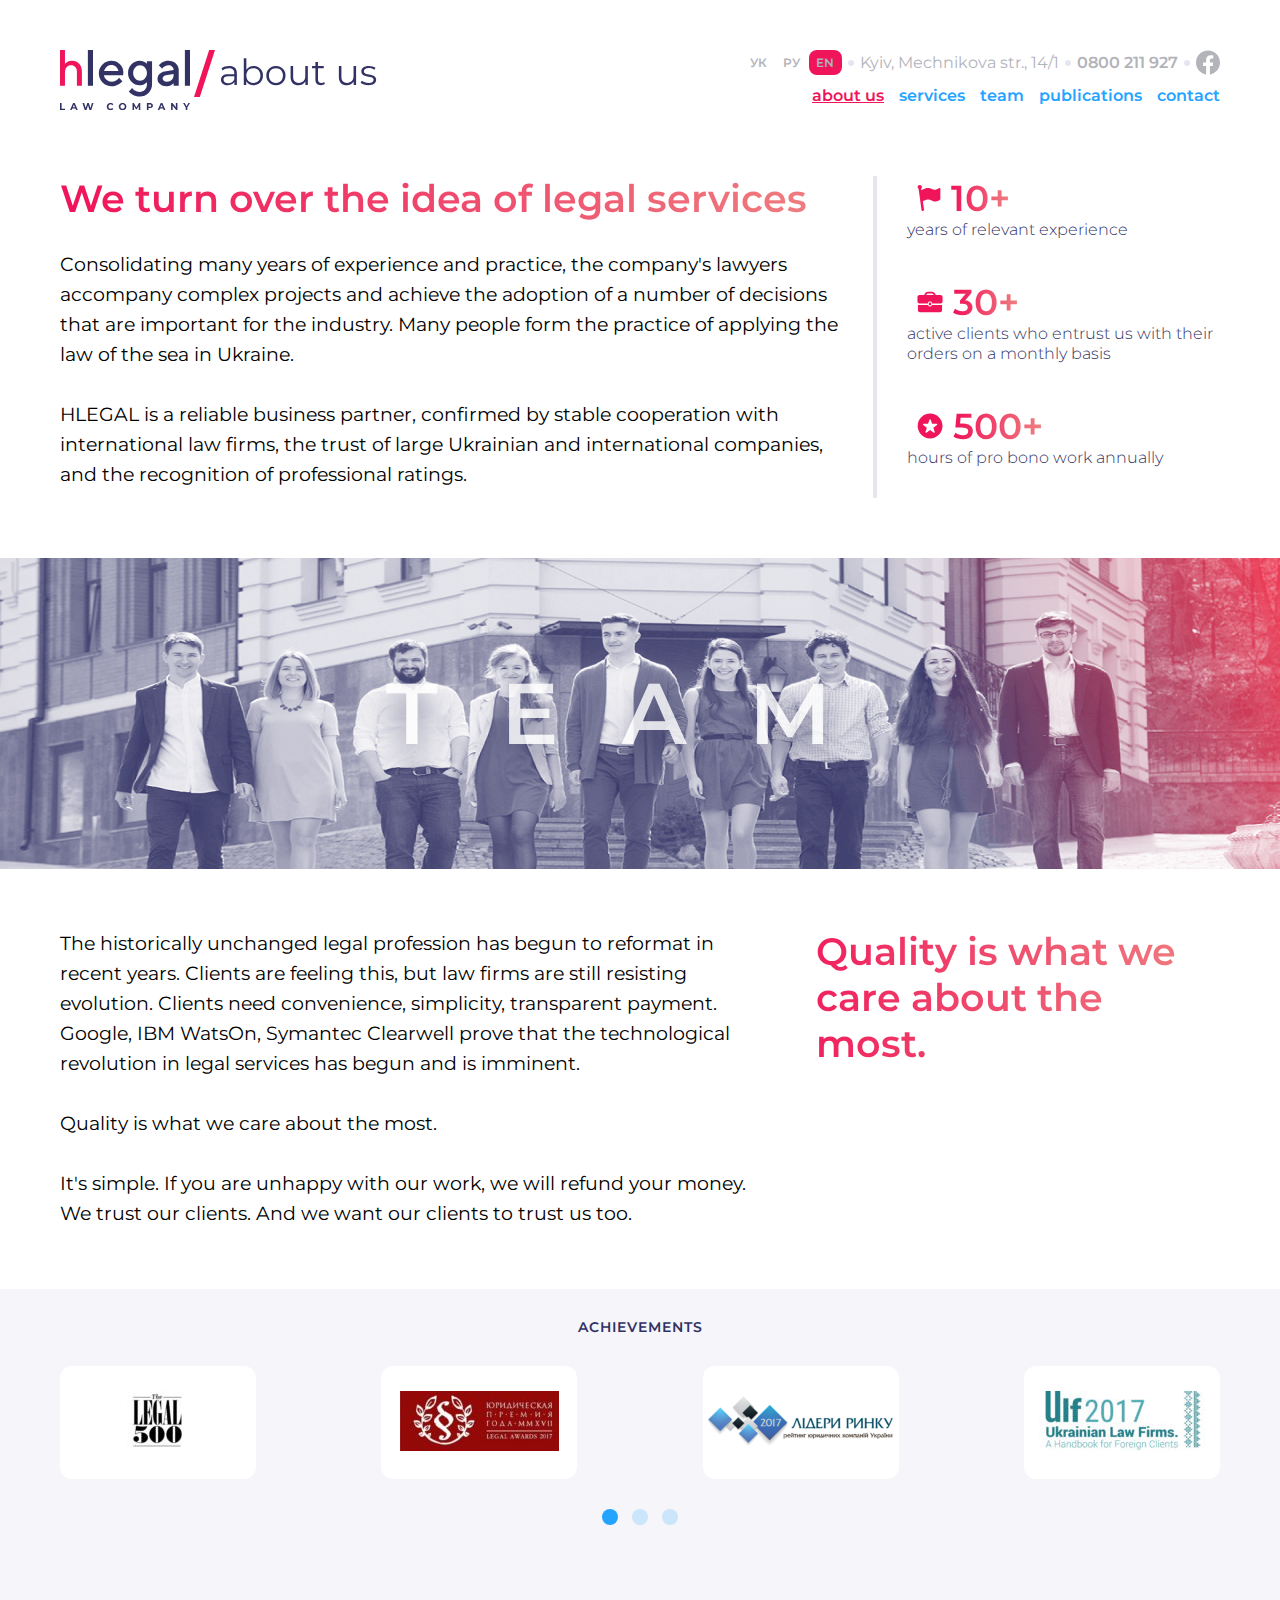
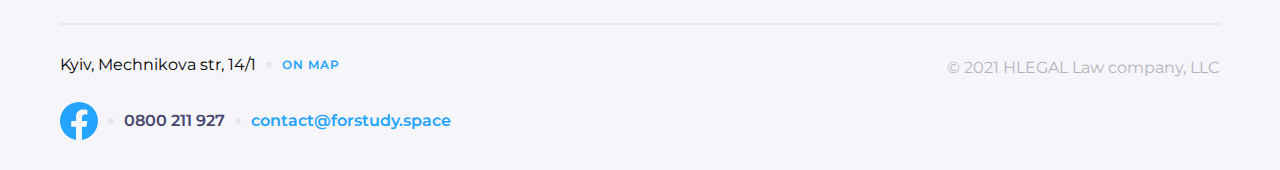
==== commit 385c0c4d: "some fix for menu" ====
--- a/pages/about_page.html
+++ b/pages/about_page.html
@@ -52,7 +52,6 @@
                 <div class="dot"></div>
                 <div class="item-1">
                     <a href="#!">
-                        <!-- <img src="imag/logo_facebook.svg" alt="logo_facebook"> -->
                         <svg class="hover_facebook_logo about_us_svg_header" width="24" height="25" viewBox="0 0 24 25" fill="none" xmlns="http://www.w3.org/2000/svg">
                             <path d="M24 12.5733C24 5.90541 18.6274 0.5 12 0.5C5.37258 0.5 0 5.90541 0 12.5733C0 18.5995 4.38823 23.5943 10.125 24.5V16.0633H7.07813V12.5733H10.125V9.91343C10.125 6.88755 11.9165 5.21615 14.6576 5.21615C15.9705 5.21615 17.3438 5.45195 17.3438 5.45195V8.42313H15.8306C14.3399 8.42313 13.875 9.35379 13.875 10.3086V12.5733H17.2031L16.6711 16.0633H13.875V24.5C19.6118 23.5943 24 18.5995 24 12.5733Z" fill="white"/>
                         </svg>  
@@ -61,7 +60,7 @@
             </div>
             <div class="nav-menu">
                 <div class="menu">
-                    <ul id="burgerActiv" class="menu_nav">
+                    <ul class="menu_nav">
                         <li class="item-menu">
                             <a href="#!" class="decor-item-menu about_us_2">
                                 about us
@@ -87,11 +86,6 @@
                                 contact
                             </p>
                         </li>
-                        <li id="closeMobileMenu" class="close_mobile_menu">
-                            <p class="close_text about_us_1">
-                                close
-                            </p>
-                        </li>
                     </ul>
                     <div id="burger" class="menu-burger">
                         <img src="../imag/Hamburger_about_us.svg" alt="burger">
@@ -100,6 +94,42 @@
             </div>
         </div>
     </header>
+    <div id="burgerActiv" class="menu_burger">
+        <ul class="background_for_mobile_menu">
+            <li class="close_burger">
+                <svg id="closeMobileMenu" class="close" width="32" height="32" viewBox="0 0 32 32" fill="none" xmlns="http://www.w3.org/2000/svg">
+                    <rect width="32" height="32" rx="8" fill="##F5F5FA"/>
+                    <path d="M7 7L25 25" stroke="#EC6F5D" stroke-width="2"/>
+                    <path d="M25 7L7 25" stroke="#EC6F5D" stroke-width="2"/>
+                </svg>
+            </li><!-- 
+            --><li class="item-menu">
+                <a href="#!" class="decor-item-menu about_us_2">
+                    about us
+                </a>
+            </li><!-- 
+            --><li class="item-menu">
+                <a href="#!" class="decor-item-menu about_us_1">
+                    послуги
+                </a>
+            </li><!-- 
+            --><li class="item-menu">
+                <a href="#!" class="decor-item-menu about_us_1">
+                    команда
+                </a>
+            </li><!-- 
+            --><li class="item-menu">
+                <a href="#!" class="decor-item-menu about_us_1">
+                    публікації
+                </a>
+            </li><!-- 
+            --><li class="item-menu special_fix">
+                <p href="#!" id="modal_button_1" class="decor-item-menu about_us_1">
+                    контакти
+                </p>
+            </li>
+        </ul>
+    </div>
     <script src="../script/script_burger.js"></script>
     <div id="modal" class="pop_up">
         <div class="pop_up_area">
@@ -272,7 +302,6 @@
                     </p>
                 </div>
                 <div class="footer_section_area">
-                    <!-- <img class="footer_logo" src="imag/Color_facebook_logo.svg" alt="logo"> -->
                     <svg class="hover_color_logo_facebook" width="38" height="38" viewBox="0 0 38 38" fill="none" xmlns="http://www.w3.org/2000/svg">
                         <path d="M38 19.1161C38 8.55857 29.4934 0 19 0C8.50658 0 0 8.55857 0 19.1161C0 28.6575 6.94803 36.5659 16.0312 38V24.6419H11.207V19.1161H16.0312V14.9046C16.0312 10.1136 18.8678 7.46723 23.2078 7.46723C25.2866 7.46723 27.4609 7.84059 27.4609 7.84059V12.545H25.0651C22.7048 12.545 21.9688 14.0185 21.9688 15.5302V19.1161H27.2383L26.3959 24.6419H21.9688V38C31.052 36.5659 38 28.6575 38 19.1161Z" fill="#24A3FF"/>
                         </svg>
--- a/style/style.css
+++ b/style/style.css
@@ -122,7 +122,7 @@
   justify-content: flex-end;
 }
 
-.close_mobile_menu {
+.menu_burger {
   display: none;
 }
 
@@ -221,6 +221,7 @@
   position: fixed;
   justify-content: center;
   padding-top: 5%;
+  overflow: auto;
 }
 
 .active {
@@ -1347,6 +1348,24 @@
     width: 47%;
     height: auto;
   }
+  .logo_boxes .box:nth-child(7) {
+    display: block;
+  }
+  .logo_boxes .box:nth-child(8) {
+    display: block;
+  }
+  .logo_boxes .box:nth-child(9) {
+    display: block;
+  }
+  .logo_boxes .box:nth-child(10) {
+    display: block;
+  }
+  .logo_boxes .box:nth-child(11) {
+    display: block;
+  }
+  .logo_boxes .box:nth-child(12) {
+    display: block;
+  }
 }
 @media (max-width: 767px) {
   .dot {
@@ -1381,14 +1400,25 @@
     display: flex;
     flex-direction: column;
     position: fixed;
-    justify-content: space-around;
+    justify-content: end;
     width: 100%;
     height: 100%;
     background: #323264;
-    border-radius: 10px;
-    padding: 20px 0 30%;
     text-align: center;
     z-index: 1;
+    padding: auto 50% 50%;
+  }
+  .tap_burger .background_for_mobile_menu {
+    background: #FFFFFF;
+    width: 359px;
+    height: 351px;
+    border-radius: 12px 12px 0px 0px;
+    margin: 0 auto;
+    bottom: 0;
+  }
+  .tap_burger .item-menu {
+    margin-top: 15px;
+    padding-right: 0;
   }
   .tap_burger .decor-item-menu {
     display: inline-block;
@@ -1397,15 +1427,17 @@
     background: #F5F5FA;
     border-radius: 12px;
     color: #24A3FF;
-  }
-  .tap_burger .close_text {
-    display: inline-block;
-    width: 90%;
-    height: 100%;
-    background: #F5F5FA;
-    border-radius: 12px;
-    color: #24A3FF;
-    margin-right: 15px;
+    font-size: 24px;
+    line-height: 29px;
+  }
+  .tap_burger .decor-item-menu:hover {
+    background: #E6E6F0;
+    color: #F0145A;
+  }
+  .tap_burger .close_burger {
+    display: flex;
+    justify-content: flex-end;
+    padding: 15px 15px 0 0;
   }
   .settings_consistent {
     position: relative;
